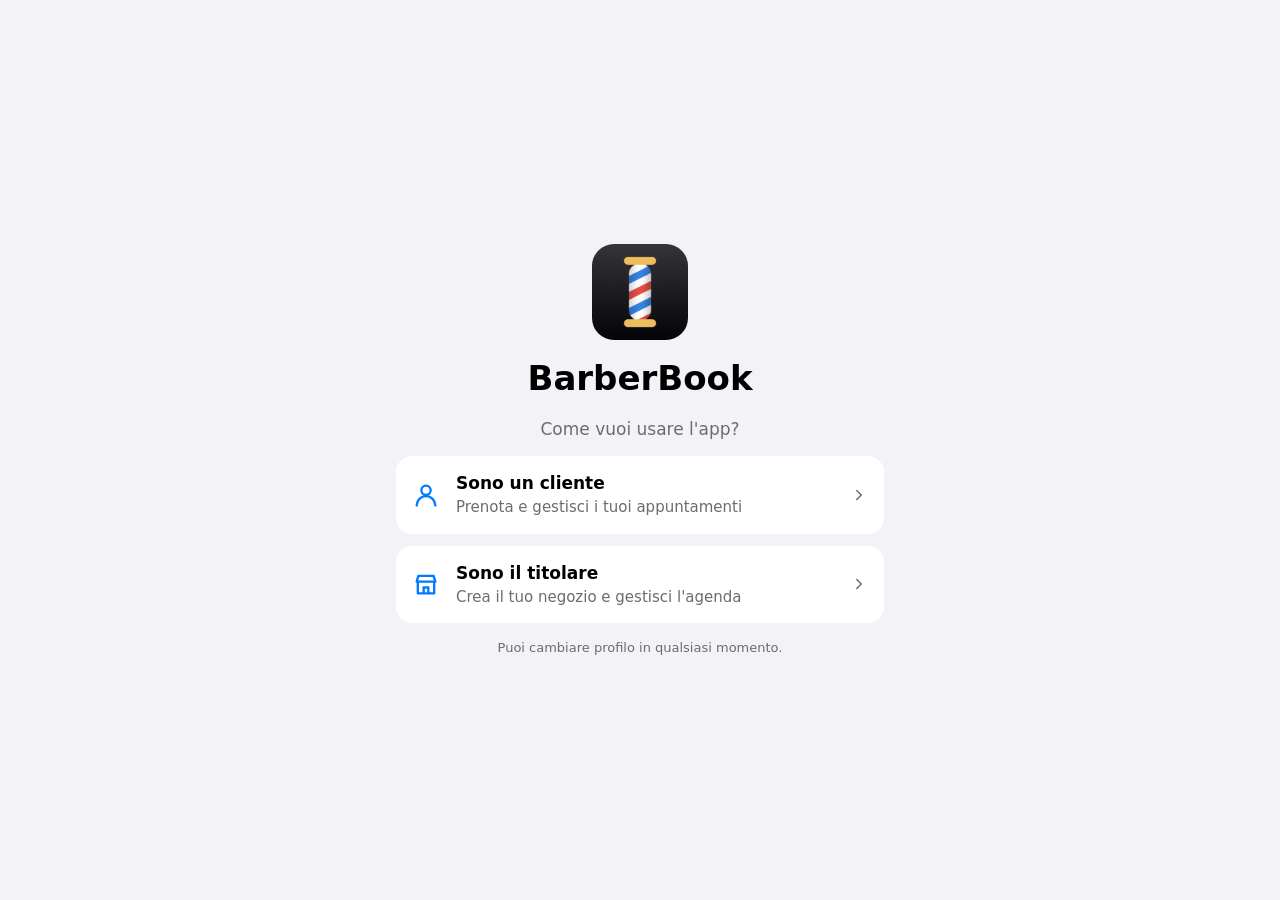
==== index.html @ 92001726 "feat: zero-cost web copy of BarberBook Static web app (no dependencies, no build) with the same scre" ====
<!doctype html>
<html lang="it">
<head>
  <meta charset="utf-8">
  <meta name="viewport" content="width=device-width, initial-scale=1, viewport-fit=cover">
  <!-- Only this site's own files run, and data goes only to Supabase. Update connect-src if config.js changes. -->
  <meta http-equiv="Content-Security-Policy" content="default-src 'self'; script-src 'self'; style-src 'self'; img-src 'self' data: blob:; connect-src https://mhhajacrybeuqilyqjhe.supabase.co; object-src 'none'; base-uri 'none'; form-action 'none'">
  <meta name="referrer" content="no-referrer">
  <title>BarberBook</title>
  <meta name="description" content="Prenota dal tuo barbiere, o gestisci l'agenda del tuo negozio.">
  <meta name="theme-color" content="#f2f2f7" media="(prefers-color-scheme: light)">
  <meta name="theme-color" content="#000000" media="(prefers-color-scheme: dark)">
  <meta name="apple-mobile-web-app-capable" content="yes">
  <meta name="apple-mobile-web-app-title" content="BarberBook">
  <link rel="manifest" href="manifest.webmanifest">
  <link rel="icon" href="icon-512.png">
  <link rel="apple-touch-icon" href="apple-touch-icon.png">
  <link rel="stylesheet" href="style.css">
  <script type="module" src="app.js"></script>
</head>
<body>
  <div id="app"><main class="hero"><p class="secondary">Caricamento…</p></main></div>
  <noscript><main class="hero"><p>BarberBook ha bisogno di JavaScript attivo nel browser.</p></main></noscript>
</body>
</html>
---- style.css ----
/* iOS-like grouped look, light and dark, as the iPhone app (system colors and accent blue). */
:root {
  color-scheme: light dark;
  --bg: #f2f2f7; --card: #fff; --text: #000; --secondary: #6c6c70; --separator: #c6c6c8;
  --accent: #007aff; --accent-soft: rgba(0, 122, 255, .12); --danger: #ff3b30; --fill: rgba(118, 118, 128, .12);
  --bar: rgba(249, 249, 249, .9);
}
@media (prefers-color-scheme: dark) {
  :root {
    --bg: #000; --card: #1c1c1e; --text: #fff; --secondary: #98989f; --separator: #38383a;
    --accent: #0a84ff; --accent-soft: rgba(10, 132, 255, .22); --danger: #ff453a; --fill: rgba(118, 118, 128, .24);
    --bar: rgba(22, 22, 22, .9);
  }
}

* { box-sizing: border-box; }
html { -webkit-text-size-adjust: 100%; }
body {
  margin: 0; background: var(--bg); color: var(--text);
  font: 17px/1.35 -apple-system, BlinkMacSystemFont, "SF Pro Text", system-ui, "Segoe UI", Roboto, sans-serif;
  -webkit-tap-highlight-color: transparent;
}
button, input, select { font: inherit; color: inherit; }
button { cursor: pointer; }
button:disabled { cursor: default; opacity: .4; }
:focus-visible { outline: 3px solid var(--accent); outline-offset: 2px; }

.secondary { color: var(--secondary); }
.accent { color: var(--accent); }
.danger { color: var(--danger); }
.strong { font-weight: 600; }
.small { font-size: 15px; }
.caption { font-size: 12px; }
.upper { text-transform: uppercase; }
.mono, .big { font-variant-numeric: tabular-nums; }
.footnote { font-size: 13px; text-align: center; }
.icon { width: 24px; height: 24px; fill: none; stroke: currentColor; stroke-width: 2; stroke-linecap: round; stroke-linejoin: round; flex: none; }

/* Pages */
.page {
  max-width: 1100px; margin: 0 auto;
  padding: max(12px, env(safe-area-inset-top)) max(16px, env(safe-area-inset-right)) 24px max(16px, env(safe-area-inset-left));
}
.tabbed .page { padding-bottom: calc(96px + env(safe-area-inset-bottom)); }
.bar { display: flex; align-items: center; gap: 12px; margin: 8px 0 16px; }
.bar h1 { flex: 1; margin: 0; font-size: 30px; font-weight: 700; overflow-wrap: anywhere; }
.actions { display: flex; align-items: center; gap: 12px; }

.hero {
  min-height: 100vh; min-height: 100dvh; display: flex; flex-direction: column; justify-content: center; align-items: center;
  gap: 16px; padding: 32px max(16px, env(safe-area-inset-left)); max-width: 520px; margin: 0 auto; text-align: center;
}
.hero.inset { min-height: 0; padding: 16px 0; }
.hero h1 { margin: 0; font-size: 34px; }
.hero p { margin: 0; }
.hero > .icon { width: 56px; height: 56px; color: var(--accent); }
.logo { width: 96px; height: 96px; border-radius: 22px; }
.stack { display: flex; flex-direction: column; gap: 12px; width: 100%; }

/* Grouped sections and cards */
.group { margin-bottom: 24px; }
.group > h2 { margin: 0 0 6px 16px; font-size: 13px; font-weight: 400; text-transform: uppercase; color: var(--secondary); }
.footer { margin: 6px 16px 0; font-size: 13px; color: var(--secondary); }
.card { background: var(--card); border-radius: 12px; padding: 12px 16px; }
.card input:not([type]), .card input[type=text], .card input[inputmode] { width: 100%; border: 0; background: none; padding: 4px 0; outline-offset: 4px; }
.card input::placeholder { color: var(--secondary); opacity: .7; }
.rows { padding: 0 16px; }
.row { display: flex; align-items: center; justify-content: space-between; gap: 12px; min-height: 48px; padding: 6px 0; margin: 0; }
.rows > .row + .row, .rows > .row + .row-link { border-top: .5px solid var(--separator); }
.row > span:first-child { flex: none; }
.row select, .row input[type=date] {
  border: 0; background: var(--fill); border-radius: 8px; padding: 6px 10px; max-width: 70%; min-width: 0; text-align: end; min-height: 36px;
  text-overflow: ellipsis;
}
.row input.end { text-align: end; width: auto; flex: 1; min-width: 0; }
.row-link { width: 100%; border: 0; background: none; padding: 6px 0; text-align: start; display: flex; align-items: center; justify-content: space-between; gap: 12px; min-height: 48px; }
.row-link.grow { flex: 1; }
.row-link .icon { color: var(--secondary); width: 18px; height: 18px; }
.code-input { font: 600 24px ui-monospace, "SF Mono", Menlo, monospace !important; text-transform: uppercase; letter-spacing: 2px; }

.primary {
  display: block; width: 100%; border: 0; border-radius: 12px; padding: 14px 16px; min-height: 50px;
  background: var(--accent); color: #fff; font-weight: 600;
}
.secondary-button {
  width: 100%; min-height: 50px; border: 1px solid var(--separator); border-radius: 10px; background: var(--card);
  font-size: 19px; font-weight: 500;
}
.link { border: 0; background: none; color: var(--accent); padding: 8px 4px; min-height: 44px; }
.link.danger { color: var(--danger); }
.icon-button { border: 0; background: none; color: var(--accent); padding: 8px; min-width: 44px; min-height: 44px; display: grid; place-items: center; border-radius: 22px; }

.role { display: flex; align-items: center; gap: 16px; width: 100%; padding: 16px; border: 0; text-align: start; border-radius: 16px; }
.role > .icon:first-child { color: var(--accent); width: 28px; height: 28px; }
.role > .icon:last-child { color: var(--secondary); width: 18px; height: 18px; }
.role-text { flex: 1; display: flex; flex-direction: column; gap: 2px; }
.role-text .secondary { font-size: 15px; }

/* Tab bar */
.tabbar {
  position: fixed; inset: auto 0 0 0; display: flex; justify-content: center; gap: 8px;
  padding: 6px 16px calc(6px + env(safe-area-inset-bottom)); background: var(--bar); border-top: .5px solid var(--separator);
  -webkit-backdrop-filter: blur(20px); backdrop-filter: blur(20px); z-index: 10;
}
.tab { flex: 0 1 160px; display: flex; flex-direction: column; align-items: center; gap: 2px; border: 0; background: none; color: var(--secondary); font-size: 11px; padding: 4px; min-height: 48px; }
.tab.active { color: var(--accent); }

/* Booking form: one column on phones, choices left and free times right on wide screens (iPhone Duo open, tablets, computers). */
.booking { display: grid; grid-template-columns: minmax(0, 1fr); gap: 0 20px; }
.slot-grid { display: grid; grid-template-columns: repeat(auto-fill, minmax(88px, 1fr)); gap: 8px; padding: 4px 0; }
.slot { border: 0; border-radius: 10px; padding: 10px 4px; background: var(--fill); font-variant-numeric: tabular-nums; min-height: 44px; }
.slot.selected { background: var(--accent); color: #fff; font-weight: 600; }
.slots p { margin: 4px 0; }
.bookbar {
  position: sticky; bottom: calc(76px + env(safe-area-inset-bottom)); padding: 12px 0; z-index: 5;
  grid-column: 1 / -1; display: flex; justify-content: center;
}
.sheet .bookbar { bottom: 0; }
.bookbar .primary { max-width: 440px; box-shadow: 0 6px 20px rgba(0, 0, 0, .18); }
@media (min-width: 720px) {
  .booking { grid-template-columns: minmax(0, 1fr) minmax(0, 1fr); grid-template-areas: "a s" "n s" "b b"; align-items: start; }
  .booking > :nth-child(1) { grid-area: a; }
  .booking > :nth-child(2) { grid-area: n; }
  .booking > :nth-child(3) { grid-area: s; align-self: stretch; display: flex; flex-direction: column; }
  .booking > :nth-child(3) > .card { flex: 1; }
  .booking > .bookbar { grid-area: b; }
}

/* Booking cards */
.card-grid { display: grid; gap: 16px; }
@media (min-width: 720px) { .card-grid { grid-template-columns: 1fr 1fr; } }
.booking-card { display: flex; flex-direction: column; gap: 6px; border-radius: 16px; padding: 16px; }
.split { display: flex; justify-content: space-between; align-items: baseline; gap: 12px; }
.booking-card .icon-button { margin: -10px -10px -10px 0; }
.big { font-size: 28px; font-weight: 700; }
.empty { text-align: center; padding-top: 40px; }

/* Agenda */
.period { display: flex; align-items: center; gap: 4px; padding: 8px; border-radius: 16px; margin-bottom: 16px; }
.period input[type=date] { border: 0; background: var(--fill); border-radius: 8px; padding: 6px 8px; min-height: 36px; min-width: 0; flex: 0 1 150px; }
.period > span.secondary { white-space: nowrap; }
.spacer { flex: 1; }
.day { border-radius: 20px; padding: 12px; display: flex; flex-direction: column; gap: 8px; }
.day-title h3 { margin: 0; font-size: 17px; }
.day-title h3::first-letter { text-transform: uppercase; }
.day-title .caption { display: block; }
.day p { margin: 4px 0; }
.agenda-slot { display: flex; flex-direction: column; align-items: flex-start; gap: 2px; width: 100%; border: 0; text-align: start; padding: 10px; border-radius: 12px; background: var(--accent-soft); }
.agenda-slot span { white-space: nowrap; overflow: hidden; text-overflow: ellipsis; max-width: 100%; }
.agenda-columns { display: none; }
.agenda-narrow { display: flex; flex-direction: column; gap: 16px; }
.overview { display: flex; gap: 6px; }
.overview-day { flex: 1; display: flex; flex-direction: column; align-items: center; gap: 2px; padding: 8px 0; border: 0; border-radius: 12px; background: var(--card); }
.overview-day.today { background: var(--accent-soft); }
.overview-day .num { font-size: 20px; font-weight: 700; }
.agenda-narrow .day { scroll-margin-top: 12px; }
@media (min-width: 720px) {
  .agenda-columns { display: grid; grid-template-columns: repeat(5, minmax(0, 1fr)); gap: 12px; align-items: stretch; }
  .agenda-narrow { display: none; }
}

/* Shop settings */
.qr { display: flex; flex-direction: column; align-items: center; gap: 12px; padding: 20px 16px; }
.qr-image { width: 200px; height: 200px; image-rendering: pixelated; border-radius: 8px; }
.code-big { font: 700 34px ui-monospace, "SF Mono", Menlo, monospace; letter-spacing: 3px; user-select: all; }
.qr-actions { display: flex; gap: 16px; }
.print-only { display: none; }
.switch { width: 22px; height: 22px; accent-color: var(--accent); }

/* Dialogs: alerts and action menus centered, sheets from the bottom on phones */
dialog { border: 0; padding: 0; color: var(--text); background: none; max-width: none; max-height: none; }
dialog::backdrop { background: rgba(0, 0, 0, .35); }
.alert-box { width: min(300px, calc(100vw - 48px)); background: var(--card); border-radius: 14px; overflow: hidden; text-align: center; }
.alert-box h2 { margin: 20px 16px 4px; font-size: 17px; }
.alert-box p { margin: 4px 16px 16px; font-size: 14px; }
.alert-box h2 + .alert-buttons, .alert-box > .alert-buttons:first-child { margin-top: 0; }
.alert-buttons { display: flex; border-top: .5px solid var(--separator); }
.alert-buttons.vertical { flex-direction: column; }
.alert-buttons:not(.vertical) > .alert-button + .alert-button { border-left: .5px solid var(--separator); }
.alert-buttons.vertical > .alert-button + .alert-button { border-top: .5px solid var(--separator); }
.alert-button { flex: 1; border: 0; background: none; color: var(--accent); padding: 12px; min-height: 44px; }
.alert-button.cancel { font-weight: 600; }
.alert-button.danger { color: var(--danger); }
.sheet { margin: auto auto 0; width: 100%; max-width: 760px; }
.sheet-page { background: var(--bg); border-radius: 14px 14px 0 0; max-height: 92vh; max-height: 92dvh; overflow-y: auto; padding: 4px 16px calc(16px + env(safe-area-inset-bottom)); }
.sheet .bar { position: sticky; top: 0; background: var(--bg); padding: 12px 0 8px; margin: 0 0 8px; z-index: 6; }
.sheet .bar h1 { font-size: 20px; }
@media (min-width: 720px) {
  .sheet { margin: auto; }
  .sheet-page { border-radius: 14px; max-height: 86vh; }
}

/* Printing from the shop settings: only the QR, the code and the shop name. */
@media print {
  body { background: #fff; color: #000; }
  body * { visibility: hidden; }
  .printable, .printable * { visibility: visible; }
  .printable { position: absolute; inset: 0 0 auto 0; background: #fff; }
  .qr-image { width: 9cm; height: 9cm; }
  .qr-actions { display: none; }
  .print-only { display: block; font-size: 24px; }
}
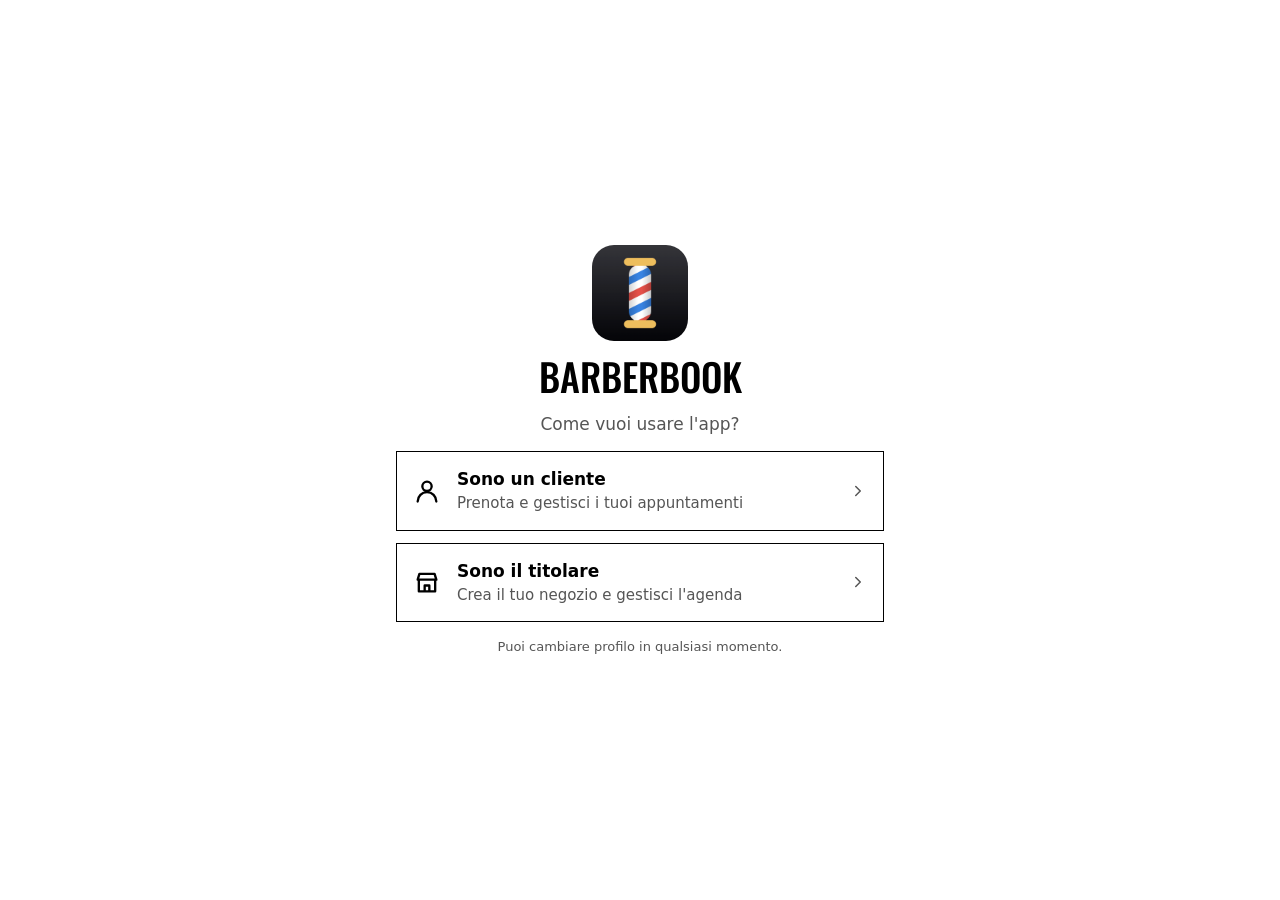
==== commit ce67514e: "feat: streetwear look, icon account menu and manual theme - Ink lines, square corners, Oswald titles" ====
--- a/index.html
+++ b/index.html
@@ -8,8 +8,8 @@
   <meta name="referrer" content="no-referrer">
   <title>BarberBook</title>
   <meta name="description" content="Prenota dal tuo barbiere, o gestisci l'agenda del tuo negozio.">
-  <meta name="theme-color" content="#f2f2f7" media="(prefers-color-scheme: light)">
-  <meta name="theme-color" content="#000000" media="(prefers-color-scheme: dark)">
+  <meta name="theme-color" content="#ffffff" media="(prefers-color-scheme: light)">
+  <meta name="theme-color" content="#111214" media="(prefers-color-scheme: dark)">
   <meta name="apple-mobile-web-app-capable" content="yes">
   <meta name="apple-mobile-web-app-title" content="BarberBook">
   <link rel="manifest" href="manifest.webmanifest">
--- a/style.css
+++ b/style.css
@@ -1,16 +1,27 @@
-/* iOS-like grouped look, light and dark, as the iPhone app (system colors and accent blue). */
+/* Streetwear look: ink lines, square corners, condensed uppercase titles; colors from the app icon (navy, barber red).
+   Light and dark follow the system unless the user picks one in the account menu (data-theme on <html>). */
+@font-face { font-family: "Oswald"; src: url(fonts/oswald-500.woff2) format("woff2"); font-weight: 500; font-display: swap; }
+
 :root {
-  color-scheme: light dark;
-  --bg: #f2f2f7; --card: #fff; --text: #000; --secondary: #6c6c70; --separator: #c6c6c8;
-  --accent: #007aff; --accent-soft: rgba(0, 122, 255, .12); --danger: #ff3b30; --fill: rgba(118, 118, 128, .12);
-  --bar: rgba(249, 249, 249, .9);
+  color-scheme: light;
+  --bg: #fff; --card: #fff; --text: #000; --secondary: #555; --ink: #000; --line: 1.5px;
+  --accent: #2c3b5e; --accent-fill: #2c3b5e; --accent-soft: rgba(44, 59, 94, .1);
+  --cta: #d93a3a; --danger: #b3261e; --fill: rgba(0, 0, 0, .06); --bar: #fff;
+  --display: "Oswald", "Avenir Next Condensed", "Arial Narrow", sans-serif;
 }
 @media (prefers-color-scheme: dark) {
-  :root {
-    --bg: #000; --card: #1c1c1e; --text: #fff; --secondary: #98989f; --separator: #38383a;
-    --accent: #0a84ff; --accent-soft: rgba(10, 132, 255, .22); --danger: #ff453a; --fill: rgba(118, 118, 128, .24);
-    --bar: rgba(22, 22, 22, .9);
+  :root:not([data-theme=light]) {
+    color-scheme: dark;
+    --bg: #111214; --card: #111214; --text: #f1ece2; --secondary: #a29d93; --ink: #f1ece2;
+    --accent: #8db0f5; --accent-fill: #2f6bd9; --accent-soft: rgba(47, 107, 217, .22);
+    --danger: #f2766b; --fill: rgba(241, 236, 226, .08); --bar: #111214;
   }
+}
+:root[data-theme=dark] {
+  color-scheme: dark;
+  --bg: #111214; --card: #111214; --text: #f1ece2; --secondary: #a29d93; --ink: #f1ece2;
+  --accent: #8db0f5; --accent-fill: #2f6bd9; --accent-soft: rgba(47, 107, 217, .22);
+  --danger: #f2766b; --fill: rgba(241, 236, 226, .08); --bar: #111214;
 }
 
 * { box-sizing: border-box; }
@@ -23,7 +34,7 @@
 button, input, select { font: inherit; color: inherit; }
 button { cursor: pointer; }
 button:disabled { cursor: default; opacity: .4; }
-:focus-visible { outline: 3px solid var(--accent); outline-offset: 2px; }
+:focus-visible { outline: 3px solid var(--accent-fill); outline-offset: 2px; }
 
 .secondary { color: var(--secondary); }
 .accent { color: var(--accent); }
@@ -35,6 +46,7 @@
 .mono, .big { font-variant-numeric: tabular-nums; }
 .footnote { font-size: 13px; text-align: center; }
 .icon { width: 24px; height: 24px; fill: none; stroke: currentColor; stroke-width: 2; stroke-linecap: round; stroke-linejoin: round; flex: none; }
+h1, .group > h2, .day-title h3, .big, .primary, .tab, .code-big { font-family: var(--display); font-weight: 500; text-transform: uppercase; }
 
 /* Pages */
 .page {
@@ -43,7 +55,8 @@
 }
 .tabbed .page { padding-bottom: calc(96px + env(safe-area-inset-bottom)); }
 .bar { display: flex; align-items: center; gap: 12px; margin: 8px 0 16px; }
-.bar h1 { flex: 1; margin: 0; font-size: 30px; font-weight: 700; overflow-wrap: anywhere; }
+.bar h1 { flex: 1; margin: 0; font-size: 34px; line-height: 1.05; overflow-wrap: anywhere; }
+.bar.end { justify-content: flex-end; }
 .actions { display: flex; align-items: center; gap: 12px; }
 
 .hero {
@@ -51,26 +64,26 @@
   gap: 16px; padding: 32px max(16px, env(safe-area-inset-left)); max-width: 520px; margin: 0 auto; text-align: center;
 }
 .hero.inset { min-height: 0; padding: 16px 0; }
-.hero h1 { margin: 0; font-size: 34px; }
+.hero h1 { margin: 0; font-size: 38px; line-height: 1.05; }
 .hero p { margin: 0; }
-.hero > .icon { width: 56px; height: 56px; color: var(--accent); }
+.hero > .icon { width: 56px; height: 56px; }
 .logo { width: 96px; height: 96px; border-radius: 22px; }
 .stack { display: flex; flex-direction: column; gap: 12px; width: 100%; }
 
-/* Grouped sections and cards */
+/* Grouped sections and cards: ink frames, no rounding */
 .group { margin-bottom: 24px; }
-.group > h2 { margin: 0 0 6px 16px; font-size: 13px; font-weight: 400; text-transform: uppercase; color: var(--secondary); }
-.footer { margin: 6px 16px 0; font-size: 13px; color: var(--secondary); }
-.card { background: var(--card); border-radius: 12px; padding: 12px 16px; }
+.group > h2 { margin: 0 0 6px; font-size: 15px; letter-spacing: .5px; }
+.footer { margin: 6px 0 0; font-size: 13px; color: var(--secondary); }
+.card { background: var(--card); border: var(--line) solid var(--ink); padding: 12px 16px; }
 .card input:not([type]), .card input[type=text], .card input[inputmode] { width: 100%; border: 0; background: none; padding: 4px 0; outline-offset: 4px; }
-.card input::placeholder { color: var(--secondary); opacity: .7; }
+.card input::placeholder { color: var(--secondary); opacity: .8; }
 .rows { padding: 0 16px; }
 .row { display: flex; align-items: center; justify-content: space-between; gap: 12px; min-height: 48px; padding: 6px 0; margin: 0; }
-.rows > .row + .row, .rows > .row + .row-link { border-top: .5px solid var(--separator); }
+.rows > .row + .row, .rows > .row + .row-link { border-top: var(--line) solid var(--ink); }
 .row > span:first-child { flex: none; }
 .row select, .row input[type=date] {
-  border: 0; background: var(--fill); border-radius: 8px; padding: 6px 10px; max-width: 70%; min-width: 0; text-align: end; min-height: 36px;
-  text-overflow: ellipsis;
+  border: 0; background: var(--fill); padding: 6px 10px; max-width: 70%; min-width: 0; text-align: end; min-height: 36px;
+  text-overflow: ellipsis; font-weight: 600;
 }
 .row input.end { text-align: end; width: auto; flex: 1; min-width: 0; }
 .row-link { width: 100%; border: 0; background: none; padding: 6px 0; text-align: start; display: flex; align-items: center; justify-content: space-between; gap: 12px; min-height: 48px; }
@@ -78,45 +91,63 @@
 .row-link .icon { color: var(--secondary); width: 18px; height: 18px; }
 .code-input { font: 600 24px ui-monospace, "SF Mono", Menlo, monospace !important; text-transform: uppercase; letter-spacing: 2px; }
 
+/* Buttons: the barber red is the one main action on a screen */
 .primary {
-  display: block; width: 100%; border: 0; border-radius: 12px; padding: 14px 16px; min-height: 50px;
-  background: var(--accent); color: #fff; font-weight: 600;
-}
+  display: block; width: 100%; border: var(--line) solid var(--ink); padding: 8px 16px; min-height: 48px;
+  background: var(--cta); color: #fff; font-size: 19px; letter-spacing: .5px; white-space: nowrap;
+}
+/* Solid even when disabled: the sticky booking button floats over the time slots. */
+.primary:disabled { opacity: 1; background: var(--bg); color: var(--secondary); border-color: var(--secondary); }
 .secondary-button {
-  width: 100%; min-height: 50px; border: 1px solid var(--separator); border-radius: 10px; background: var(--card);
-  font-size: 19px; font-weight: 500;
-}
-.link { border: 0; background: none; color: var(--accent); padding: 8px 4px; min-height: 44px; }
+  width: 100%; min-height: 50px; border: var(--line) solid var(--ink); background: var(--card); font-weight: 600;
+}
+.link { border: 0; background: none; color: var(--accent); padding: 8px 4px; min-height: 44px; font-weight: 600; }
 .link.danger { color: var(--danger); }
-.icon-button { border: 0; background: none; color: var(--accent); padding: 8px; min-width: 44px; min-height: 44px; display: grid; place-items: center; border-radius: 22px; }
-
-.role { display: flex; align-items: center; gap: 16px; width: 100%; padding: 16px; border: 0; text-align: start; border-radius: 16px; }
-.role > .icon:first-child { color: var(--accent); width: 28px; height: 28px; }
+.icon-button { border: 0; background: none; color: var(--text); padding: 8px; min-width: 44px; min-height: 44px; display: grid; place-items: center; }
+
+.role { display: flex; align-items: center; gap: 16px; width: 100%; padding: 16px; text-align: start; }
+.role > .icon:first-child { width: 28px; height: 28px; }
 .role > .icon:last-child { color: var(--secondary); width: 18px; height: 18px; }
 .role-text { flex: 1; display: flex; flex-direction: column; gap: 2px; }
 .role-text .secondary { font-size: 15px; }
 
+/* Account menu: one icon top right of every screen, the list drops from it (native popover, light dismiss) */
+.menu-button { display: grid; place-items: center; width: 44px; height: 44px; padding: 0; border: var(--line) solid var(--ink); background: var(--bg); color: var(--text); flex: none; }
+.menu-button.open { background: var(--ink); color: var(--bg); }
+.menu-button .icon { width: 22px; height: 22px; }
+.menu { position: absolute; inset: auto; margin: 0; padding: 0; width: min(280px, calc(100vw - 32px)); border: var(--line) solid var(--ink); background: var(--bg); color: var(--text); }
+.menu > * + * { border-top: var(--line) solid var(--ink); }
+.menu-item { display: flex; align-items: center; gap: 10px; width: 100%; min-height: 48px; padding: 10px 14px; border: 0; background: none; text-align: start; }
+.menu-item:hover { background: var(--fill); }
+.menu-item.danger { color: var(--danger); }
+.menu-item .icon, .menu-theme .icon { width: 20px; height: 20px; }
+.menu-theme { display: flex; align-items: center; gap: 10px; padding: 10px 14px; }
+.segments { display: flex; flex: 1; border: var(--line) solid var(--ink); }
+.segments button { flex: 1; min-height: 36px; border: 0; background: none; font-size: 14px; }
+.segments button + button { border-left: var(--line) solid var(--ink); }
+.segments button[aria-pressed=true] { background: var(--ink); color: var(--bg); font-weight: 600; }
+
 /* Tab bar */
 .tabbar {
   position: fixed; inset: auto 0 0 0; display: flex; justify-content: center; gap: 8px;
-  padding: 6px 16px calc(6px + env(safe-area-inset-bottom)); background: var(--bar); border-top: .5px solid var(--separator);
-  -webkit-backdrop-filter: blur(20px); backdrop-filter: blur(20px); z-index: 10;
-}
-.tab { flex: 0 1 160px; display: flex; flex-direction: column; align-items: center; gap: 2px; border: 0; background: none; color: var(--secondary); font-size: 11px; padding: 4px; min-height: 48px; }
-.tab.active { color: var(--accent); }
+  padding: 6px 16px calc(6px + env(safe-area-inset-bottom)); background: var(--bar); border-top: var(--line) solid var(--ink); z-index: 10;
+}
+.tab { flex: 0 1 160px; display: flex; flex-direction: column; align-items: center; gap: 2px; border: 0; background: none; color: var(--secondary); font-size: 13px; letter-spacing: .5px; padding: 4px; min-height: 48px; }
+.tab.active { background: var(--ink); color: var(--bg); }
 
 /* Booking form: one column on phones, choices left and free times right on wide screens (iPhone Duo open, tablets, computers). */
 .booking { display: grid; grid-template-columns: minmax(0, 1fr); gap: 0 20px; }
 .slot-grid { display: grid; grid-template-columns: repeat(auto-fill, minmax(88px, 1fr)); gap: 8px; padding: 4px 0; }
-.slot { border: 0; border-radius: 10px; padding: 10px 4px; background: var(--fill); font-variant-numeric: tabular-nums; min-height: 44px; }
-.slot.selected { background: var(--accent); color: #fff; font-weight: 600; }
+.slot { border: var(--line) solid var(--ink); background: none; padding: 10px 4px; font-variant-numeric: tabular-nums; min-height: 44px; }
+.slot.selected { background: var(--accent-fill); border-color: var(--accent-fill); color: #fff; font-weight: 600; }
 .slots p { margin: 4px 0; }
 .bookbar {
   position: sticky; bottom: calc(76px + env(safe-area-inset-bottom)); padding: 12px 0; z-index: 5;
   grid-column: 1 / -1; display: flex; justify-content: center;
 }
 .sheet .bookbar { bottom: 0; }
-.bookbar .primary { max-width: 440px; box-shadow: 0 6px 20px rgba(0, 0, 0, .18); }
+.bookbar .primary { width: auto; min-width: 180px; padding: 6px 32px; }
+.bookbar .primary:enabled { box-shadow: 4px 4px 0 var(--ink); }
 @media (min-width: 720px) {
   .booking { grid-template-columns: minmax(0, 1fr) minmax(0, 1fr); grid-template-areas: "a s" "n s" "b b"; align-items: start; }
   .booking > :nth-child(1) { grid-area: a; }
@@ -129,30 +160,33 @@
 /* Booking cards */
 .card-grid { display: grid; gap: 16px; }
 @media (min-width: 720px) { .card-grid { grid-template-columns: 1fr 1fr; } }
-.booking-card { display: flex; flex-direction: column; gap: 6px; border-radius: 16px; padding: 16px; }
+.booking-card { display: flex; flex-direction: column; gap: 6px; padding: 16px; border-left: 6px solid var(--cta); }
 .split { display: flex; justify-content: space-between; align-items: baseline; gap: 12px; }
 .booking-card .icon-button { margin: -10px -10px -10px 0; }
-.big { font-size: 28px; font-weight: 700; }
+.big { font-size: 32px; line-height: 1.1; }
 .empty { text-align: center; padding-top: 40px; }
 
 /* Agenda */
-.period { display: flex; align-items: center; gap: 4px; padding: 8px; border-radius: 16px; margin-bottom: 16px; }
-.period input[type=date] { border: 0; background: var(--fill); border-radius: 8px; padding: 6px 8px; min-height: 36px; min-width: 0; flex: 0 1 150px; }
+.period { display: flex; align-items: center; gap: 4px; padding: 8px; margin-bottom: 16px; }
+.period input[type=date] { border: 0; background: var(--fill); padding: 6px 8px; min-height: 36px; min-width: 0; flex: 0 1 150px; }
 .period > span.secondary { white-space: nowrap; }
 .spacer { flex: 1; }
-.day { border-radius: 20px; padding: 12px; display: flex; flex-direction: column; gap: 8px; }
-.day-title h3 { margin: 0; font-size: 17px; }
-.day-title h3::first-letter { text-transform: uppercase; }
+.day { padding: 12px; display: flex; flex-direction: column; gap: 8px; }
+.day-title h3 { margin: 0; font-size: 18px; letter-spacing: .5px; }
 .day-title .caption { display: block; }
 .day p { margin: 4px 0; }
-.agenda-slot { display: flex; flex-direction: column; align-items: flex-start; gap: 2px; width: 100%; border: 0; text-align: start; padding: 10px; border-radius: 12px; background: var(--accent-soft); }
+.agenda-slot {
+  display: flex; flex-direction: column; align-items: flex-start; gap: 2px; width: 100%; text-align: start; padding: 8px 10px;
+  border: var(--line) solid var(--ink); border-left: 6px solid var(--cta); background: none;
+}
 .agenda-slot span { white-space: nowrap; overflow: hidden; text-overflow: ellipsis; max-width: 100%; }
 .agenda-columns { display: none; }
 .agenda-narrow { display: flex; flex-direction: column; gap: 16px; }
 .overview { display: flex; gap: 6px; }
-.overview-day { flex: 1; display: flex; flex-direction: column; align-items: center; gap: 2px; padding: 8px 0; border: 0; border-radius: 12px; background: var(--card); }
-.overview-day.today { background: var(--accent-soft); }
-.overview-day .num { font-size: 20px; font-weight: 700; }
+.overview-day { flex: 1; display: flex; flex-direction: column; align-items: center; gap: 2px; padding: 8px 0; border: var(--line) solid var(--ink); background: var(--card); }
+.overview-day.today { background: var(--accent-fill); border-color: var(--accent-fill); color: #fff; }
+.overview-day.today .secondary, .overview-day.today .accent { color: #fff; }
+.overview-day .num { font: 500 22px var(--display); }
 .agenda-narrow .day { scroll-margin-top: 12px; }
 @media (min-width: 720px) {
   .agenda-columns { display: grid; grid-template-columns: repeat(5, minmax(0, 1fr)); gap: 12px; align-items: stretch; }
@@ -161,33 +195,33 @@
 
 /* Shop settings */
 .qr { display: flex; flex-direction: column; align-items: center; gap: 12px; padding: 20px 16px; }
-.qr-image { width: 200px; height: 200px; image-rendering: pixelated; border-radius: 8px; }
-.code-big { font: 700 34px ui-monospace, "SF Mono", Menlo, monospace; letter-spacing: 3px; user-select: all; }
+.qr-image { width: 200px; height: 200px; image-rendering: pixelated; }
+.code-big { font-size: 40px; letter-spacing: 4px; user-select: all; }
 .qr-actions { display: flex; gap: 16px; }
 .print-only { display: none; }
-.switch { width: 22px; height: 22px; accent-color: var(--accent); }
+.switch { width: 22px; height: 22px; accent-color: var(--accent-fill); }
 
 /* Dialogs: alerts and action menus centered, sheets from the bottom on phones */
 dialog { border: 0; padding: 0; color: var(--text); background: none; max-width: none; max-height: none; }
-dialog::backdrop { background: rgba(0, 0, 0, .35); }
-.alert-box { width: min(300px, calc(100vw - 48px)); background: var(--card); border-radius: 14px; overflow: hidden; text-align: center; }
+dialog::backdrop { background: rgba(0, 0, 0, .45); }
+.alert-box { width: min(300px, calc(100vw - 48px)); background: var(--bg); border: var(--line) solid var(--ink); overflow: hidden; text-align: center; }
 .alert-box h2 { margin: 20px 16px 4px; font-size: 17px; }
 .alert-box p { margin: 4px 16px 16px; font-size: 14px; }
 .alert-box h2 + .alert-buttons, .alert-box > .alert-buttons:first-child { margin-top: 0; }
-.alert-buttons { display: flex; border-top: .5px solid var(--separator); }
+.alert-buttons { display: flex; border-top: var(--line) solid var(--ink); }
 .alert-buttons.vertical { flex-direction: column; }
-.alert-buttons:not(.vertical) > .alert-button + .alert-button { border-left: .5px solid var(--separator); }
-.alert-buttons.vertical > .alert-button + .alert-button { border-top: .5px solid var(--separator); }
+.alert-buttons:not(.vertical) > .alert-button + .alert-button { border-left: var(--line) solid var(--ink); }
+.alert-buttons.vertical > .alert-button + .alert-button { border-top: var(--line) solid var(--ink); }
 .alert-button { flex: 1; border: 0; background: none; color: var(--accent); padding: 12px; min-height: 44px; }
 .alert-button.cancel { font-weight: 600; }
 .alert-button.danger { color: var(--danger); }
 .sheet { margin: auto auto 0; width: 100%; max-width: 760px; }
-.sheet-page { background: var(--bg); border-radius: 14px 14px 0 0; max-height: 92vh; max-height: 92dvh; overflow-y: auto; padding: 4px 16px calc(16px + env(safe-area-inset-bottom)); }
+.sheet-page { background: var(--bg); border: var(--line) solid var(--ink); border-bottom: 0; max-height: 92vh; max-height: 92dvh; overflow-y: auto; padding: 4px 16px calc(16px + env(safe-area-inset-bottom)); }
 .sheet .bar { position: sticky; top: 0; background: var(--bg); padding: 12px 0 8px; margin: 0 0 8px; z-index: 6; }
-.sheet .bar h1 { font-size: 20px; }
+.sheet .bar h1 { font-size: 24px; }
 @media (min-width: 720px) {
   .sheet { margin: auto; }
-  .sheet-page { border-radius: 14px; max-height: 86vh; }
+  .sheet-page { border-bottom: var(--line) solid var(--ink); max-height: 86vh; }
 }
 
 /* Printing from the shop settings: only the QR, the code and the shop name. */
@@ -195,7 +229,7 @@
   body { background: #fff; color: #000; }
   body * { visibility: hidden; }
   .printable, .printable * { visibility: visible; }
-  .printable { position: absolute; inset: 0 0 auto 0; background: #fff; }
+  .printable { position: absolute; inset: 0 0 auto 0; background: #fff; border: 0; }
   .qr-image { width: 9cm; height: 9cm; }
   .qr-actions { display: none; }
   .print-only { display: block; font-size: 24px; }
